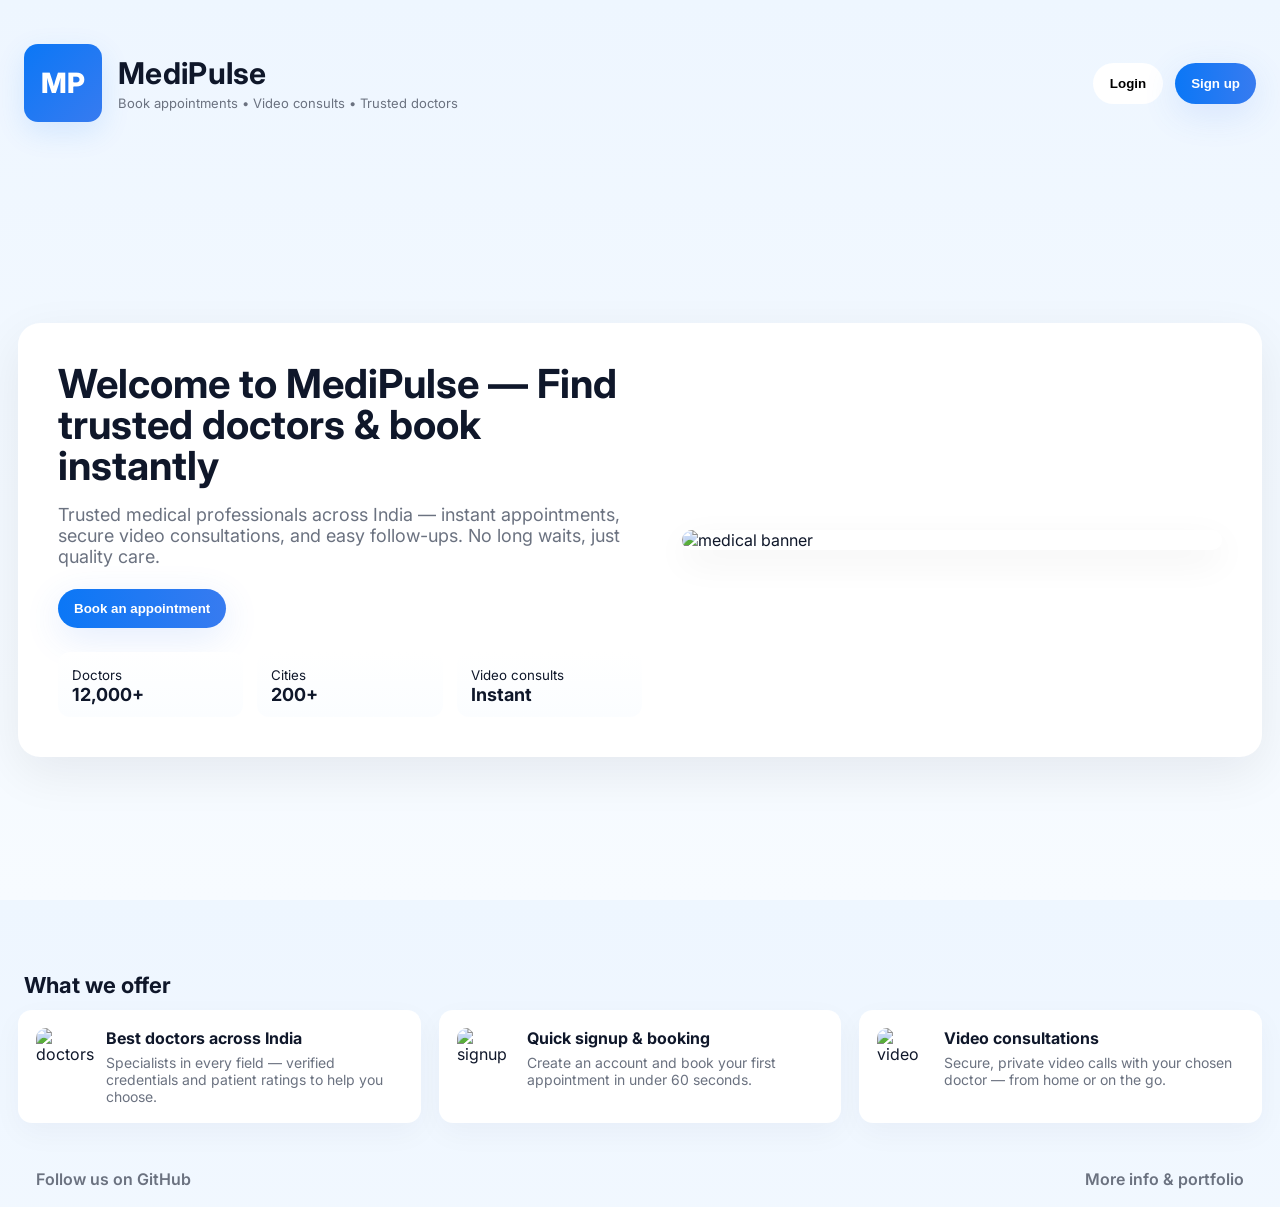
==== index.html @ efb59e9b "Add files via upload" ====
<!doctype html>
<html lang="en">
<head>
  <meta charset="utf-8" />
  <meta name="viewport" content="width=device-width, initial-scale=1" />
  <title>MediPulse — Appointment Booking</title>
  <link rel="preconnect" href="https://fonts.gstatic.com" crossorigin>
  <link href="https://fonts.googleapis.com/css2?family=Inter:wght@300;400;600;700;800&display=swap" rel="stylesheet">
  <style>
    :root{
      --bg-top: #eef6ff;
      --bg-bottom: #f7fbff;
      --card: #ffffff;
      --muted: #6b7280;
      --primary: #0b77f6;
      --accent: #0ea5a4;
      --radius: 16px;
      --max-w: 1250px;
    }
    *{box-sizing:border-box}
    html,body{height:100%}
    body{
      margin:0;
      font-family: 'Inter', system-ui, -apple-system, 'Segoe UI', Roboto, 'Helvetica Neue', Arial;
      background:linear-gradient(180deg,var(--bg-top), var(--bg-bottom));
      color:#0f172a;
      -webkit-font-smoothing:antialiased;
      display:flex;
      justify-content:center;
      padding:0 18px 48px;
    }
    .container{
      width:100%;
      max-width:var(--max-w);
      margin-top:22px;
    }

    /* Header: increased presence */
    header{display:flex;align-items:center;justify-content:space-between;padding:22px 6px}
    .brand{display:flex;align-items:center;gap:16px}
    .logo{width:78px;height:78px;border-radius:14px;background:linear-gradient(135deg,var(--primary),#377bf0);display:flex;align-items:center;justify-content:center;color:white;font-weight:800;font-size:28px;box-shadow:0 10px 30px rgba(11,119,246,0.12)}
    .brand h1{font-size:30px;margin:0;letter-spacing:0.3px}
    .brand small{display:block;color:var(--muted);margin-top:4px}
    nav .actions{display:flex;gap:12px}
    .btn{display:inline-flex;align-items:center;gap:8px;padding:12px 16px;border-radius:30px;border:1px solid transparent;background:var(--card);cursor:pointer;font-weight:700}
    .btn.ghost{background:transparent;border:1px solid rgba(15,23,42,0.06)}
    .btn.primary{background:linear-gradient(90deg,var(--primary),#377bf0);color:white;border:0;box-shadow:0 10px 36px rgba(59,123,240,0.14)}

    /* Larger hero matching signup spacing */
    .hero-wrap{min-height:88vh;display:flex;align-items:center}
    .hero{display:grid;grid-template-columns:1fr 540px;gap:40px;align-items:center;padding:44px;border-radius:var(--radius)}
    .card{background:var(--card);box-shadow:0 16px 50px rgba(13,18,23,0.07);padding:40px;border-radius:22px}
    .hero h2{margin:0 0 18px 0;font-size:40px;line-height:1.03}
    .lead{color:var(--muted);margin-bottom:22px;font-size:18px}
    .cta-row{display:flex;gap:14px}
    .stat-grid{display:flex;gap:14px;margin-top:24px}
    .stat{background:linear-gradient(180deg,#ffffff,#fbfdff);padding:12px 14px;border-radius:12px;flex:1;text-align:left}
    .stat b{display:block;font-size:18px}

    .hero-image{width:100%;border-radius:18px;overflow:hidden;box-shadow:0 12px 36px rgba(15,23,42,0.06)}
    .hero-image img{display:block;width:100%;height:100%;object-fit:cover}

    h3.section-title{margin:36px 6px 12px;font-size:22px}
    .services{display:grid;grid-template-columns:repeat(3,1fr);gap:18px}
    .service{background:var(--card);padding:18px;border-radius:14px;display:flex;gap:12px;align-items:flex-start;box-shadow:0 10px 30px rgba(12,34,64,0.04)}
    .service img{width:94px;height:72px;object-fit:cover;border-radius:10px}
    .service h4{margin:0 0 6px 0}
    .service p{margin:0;color:var(--muted);font-size:14px}

    footer{margin-top:28px;padding:18px;border-radius:12px;display:flex;justify-content:space-between;align-items:center;background:transparent}
    footer a{color:var(--muted);text-decoration:none;font-weight:600}

    /* responsive adjustments */
    @media (max-width:1100px){
      .hero{grid-template-columns:1fr 420px}
      .hero h2{font-size:34px}
      .brand h1{font-size:26px}
      .logo{width:66px;height:66px;font-size:22px}
    }
    @media (max-width:860px){
      .hero{grid-template-columns:1fr;}
      .hero-wrap{min-height:72vh}
      .hero h2{font-size:28px;text-align:center}
      .lead{text-align:center}
      .cta-row{justify-content:center}
      .services{grid-template-columns:repeat(2,1fr)}
      .brand{gap:10px}
    }
    @media (max-width:480px){
      .brand h1{font-size:20px}
      .logo{width:46px;height:46px}
      .btn{padding:8px 12px;font-size:14px}
      .hero-wrap{min-height:64vh}
      .hero h2{font-size:20px}
      .lead{font-size:15px}
      .services{grid-template-columns:1fr}
    }
  </style>
</head>
<body>
  <div class="container">
    <header>
      <div class="brand">
        <div class="logo">MP</div>
        <div>
          <h1 style="margin:0">MediPulse</h1>
          <small style="font-size:13px;color:var(--muted)">Book appointments • Video consults • Trusted doctors</small>
        </div>
      </div>

      <nav>
        <div class="actions">
          <button class="btn" id="login">Login</button>
          <button class="btn primary" id="signup">Sign up</button>
        </div>
      </nav>
    </header>

    <main class="hero-wrap">
      <section class="hero card" aria-labelledby="welcome">
        <div>
          <h2 id="welcome">Welcome to MediPulse — Find trusted doctors & book instantly</h2>
          <p class="lead">Trusted medical professionals across India — instant appointments, secure video consultations, and easy follow-ups. No long waits, just quality care.</p>

          <div class="cta-row">
            <button class="btn primary" id="book-now">Book an appointment</button>
          </div>

          <div class="stat-grid" aria-hidden="true">
            <div class="stat"><small>Doctors</small><b>12,000+</b></div>
            <div class="stat"><small>Cities</small><b>200+</b></div>
            <div class="stat"><small>Video consults</small><b>Instant</b></div>
          </div>
        </div>

        <aside class="hero-image">
          <img src="https://tse4.mm.bing.net/th/id/OIP.PJBJPKGY-8bRfgIWHuqdIAHaER?pid=Api&P=0&h=180" alt="medical banner">
        </aside>
      </section>
    </main>

    <h3 class="section-title">What we offer</h3>
    <section class="services">
      <article class="service">
        <img src="https://img.freepik.com/free-photo/doctor-nurses-special-equipment_23-2148980721.jpg?w=740" alt="doctors">
        <div>
          <h4>Best doctors across India</h4>
          <p>Specialists in every field — verified credentials and patient ratings to help you choose.</p>
        </div>
      </article>

      <article class="service">
        <img src="https://img.freepik.com/free-photo/young-doctor-supporting-his-patient_1098-2237.jpg?w=740" alt="signup">
        <div>
          <h4>Quick signup & booking</h4>
          <p>Create an account and book your first appointment in under 60 seconds.</p>
        </div>
      </article>

      <article class="service">
        <img src="https://img.freepik.com/free-photo/old-disabled-woman-lying-hospital-bed-having-online-video-call-with-doctor-nurse-is-her_482257-20630.jpg?w=826" alt="video">
        <div>
          <h4>Video consultations</h4>
          <p>Secure, private video calls with your chosen doctor — from home or on the go.</p>
        </div>
      </article>
    </section>

    <footer>
      <div>
        <a href="https://github.com/Siri-gh2" target="_blank" rel="noopener">Follow us on GitHub</a>
      </div>
      <div>
        <a href="https://siriportfolio.vercel.app/" target="_blank" rel="noopener">More info & portfolio</a>
      </div>
    </footer>
  </div>

  <script>
    // simple navigation (replace these with your actual routes)
    document.getElementById('signup').addEventListener('click', ()=>{
      window.location.href = './view/signup.html';
    });
    document.getElementById('login').addEventListener('click', ()=>{
      window.location.href = './view/signin.html';
    });
    document.getElementById('book-now').addEventListener('click', ()=>{
      // you can route to booking page
      window.location.href = './view/signin.html';
    });
    document.getElementById('browse-doctors').addEventListener('click', ()=>{
      window.location.href = './view/doctors.html';
    });
    document.getElementById('btn-follow').addEventListener('click', ()=>{
      window.open('https://github.com/Siri-gh2', '_blank');
    });
  </script>
</body>
</html>
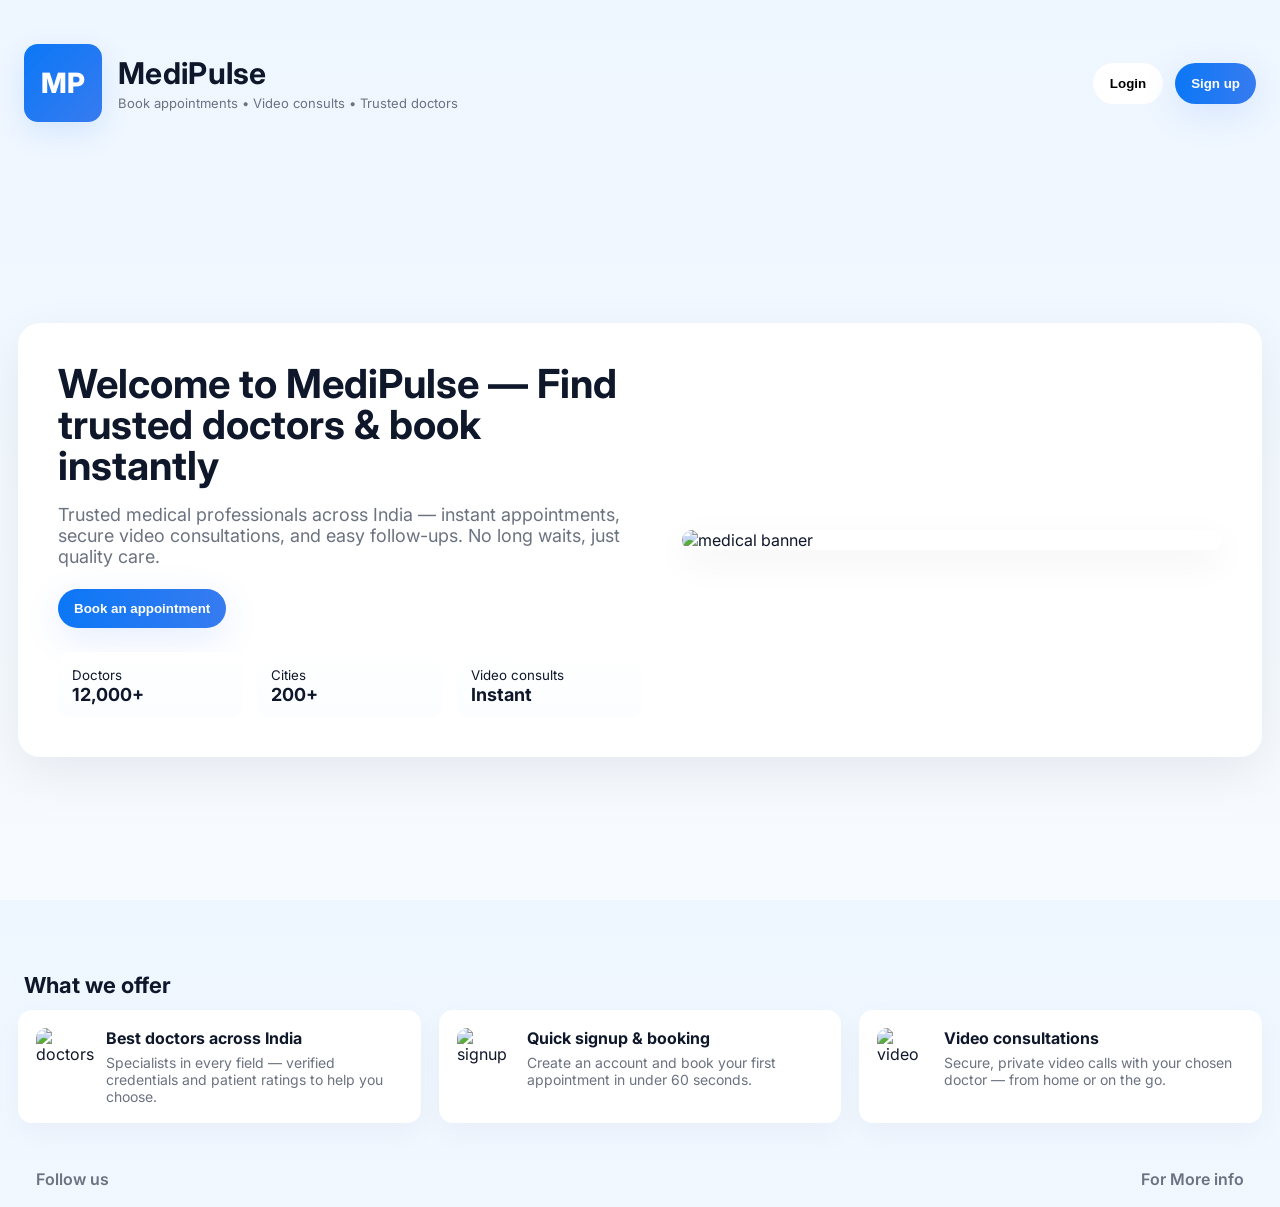
==== commit c58615d3: "Update index.html" ====
--- a/index.html
+++ b/index.html
@@ -168,10 +168,10 @@
 
     <footer>
       <div>
-        <a href="https://github.com/Siri-gh2" target="_blank" rel="noopener">Follow us on GitHub</a>
+        <a href="https://github.com/Siri-gh2" target="_blank" rel="noopener">Follow us</a>
       </div>
       <div>
-        <a href="https://siriportfolio.vercel.app/" target="_blank" rel="noopener">More info & portfolio</a>
+        <a href="https://siriportfolio.vercel.app/" target="_blank" rel="noopener">For More info</a>
       </div>
     </footer>
   </div>
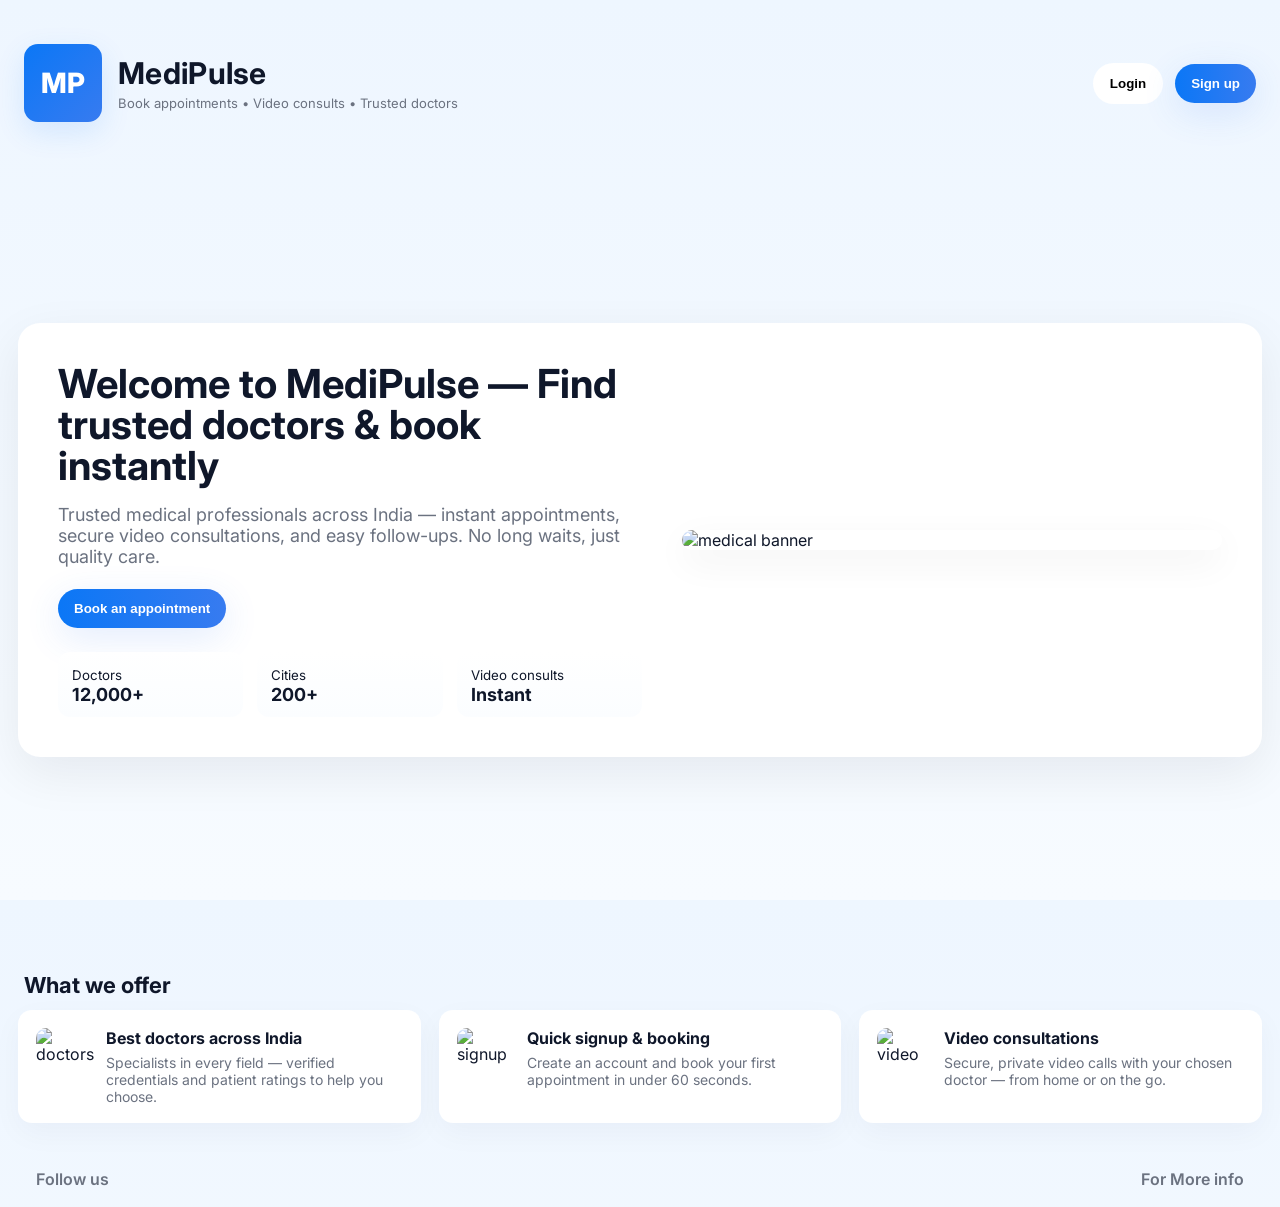
==== commit cccc81a7: "Enhance nav actions and add safe event listeners Updated navigation actions and improved accessibili" ====
--- a/index.html
+++ b/index.html
@@ -41,7 +41,7 @@
     .logo{width:78px;height:78px;border-radius:14px;background:linear-gradient(135deg,var(--primary),#377bf0);display:flex;align-items:center;justify-content:center;color:white;font-weight:800;font-size:28px;box-shadow:0 10px 30px rgba(11,119,246,0.12)}
     .brand h1{font-size:30px;margin:0;letter-spacing:0.3px}
     .brand small{display:block;color:var(--muted);margin-top:4px}
-    nav .actions{display:flex;gap:12px}
+    nav .actions{display:flex;gap:12px;align-items:center}
     .btn{display:inline-flex;align-items:center;gap:8px;padding:12px 16px;border-radius:30px;border:1px solid transparent;background:var(--card);cursor:pointer;font-weight:700}
     .btn.ghost{background:transparent;border:1px solid rgba(15,23,42,0.06)}
     .btn.primary{background:linear-gradient(90deg,var(--primary),#377bf0);color:white;border:0;box-shadow:0 10px 36px rgba(59,123,240,0.14)}
@@ -110,6 +110,7 @@
 
       <nav>
         <div class="actions">
+          <!-- Keep Login / Sign up -->
           <button class="btn" id="login">Login</button>
           <button class="btn primary" id="signup">Sign up</button>
         </div>
@@ -171,28 +172,41 @@
         <a href="https://github.com/Siri-gh2" target="_blank" rel="noopener">Follow us</a>
       </div>
       <div>
-        <a href="https://siriportfolio.vercel.app/" target="_blank" rel="noopener">For More info</a>
+        <a href="https://siriportfolio.vercel.app/" target="_blank" rel="noopener">For More info </a>
       </div>
     </footer>
   </div>
 
   <script>
-    // simple navigation (replace these with your actual routes)
-    document.getElementById('signup').addEventListener('click', ()=>{
-      window.location.href = './view/signup.html';
-    });
-    document.getElementById('login').addEventListener('click', ()=>{
-      window.location.href = './view/signin.html';
-    });
-    document.getElementById('book-now').addEventListener('click', ()=>{
-      // you can route to booking page
-      window.location.href = './view/signin.html';
-    });
-    document.getElementById('browse-doctors').addEventListener('click', ()=>{
-      window.location.href = './view/doctors.html';
-    });
-    document.getElementById('btn-follow').addEventListener('click', ()=>{
-      window.open('https://github.com/Siri-gh2', '_blank');
+    // Safe DOM-ready event and guarded listeners to avoid "null" errors
+    document.addEventListener("DOMContentLoaded", () => {
+      // small helper - attach handler only if element exists
+      const safeOn = (idOrSelector, event, handler) => {
+        let el = null;
+        if (typeof idOrSelector === 'string') {
+          // prefer by id first
+          el = document.getElementById(idOrSelector) || document.querySelector(idOrSelector);
+        } else {
+          el = idOrSelector;
+        }
+        if (el) el.addEventListener(event, handler);
+        else console.warn(`Element not found for selector/id: ${idOrSelector}`);
+      };
+
+      // Navigation handlers
+      safeOn('signup', 'click', () => { window.location.href = './view/signup.html'; });
+      safeOn('login', 'click', () => { window.location.href = './view/signin.html'; });
+      safeOn('book-now', 'click', () => { window.location.href = './view/signin.html'; });
+      safeOn('btn-follow', 'click', () => { window.open('https://github.com/Siri-gh2', '_blank'); });
+
+      // Accessibility: allow Enter key on logo to go home (optional)
+      const logo = document.querySelector('.logo');
+      if (logo) {
+        logo.setAttribute('tabindex', '0');
+        logo.addEventListener('keydown', (e) => {
+          if (e.key === 'Enter') window.location.href = './index.html';
+        });
+      }
     });
   </script>
 </body>
